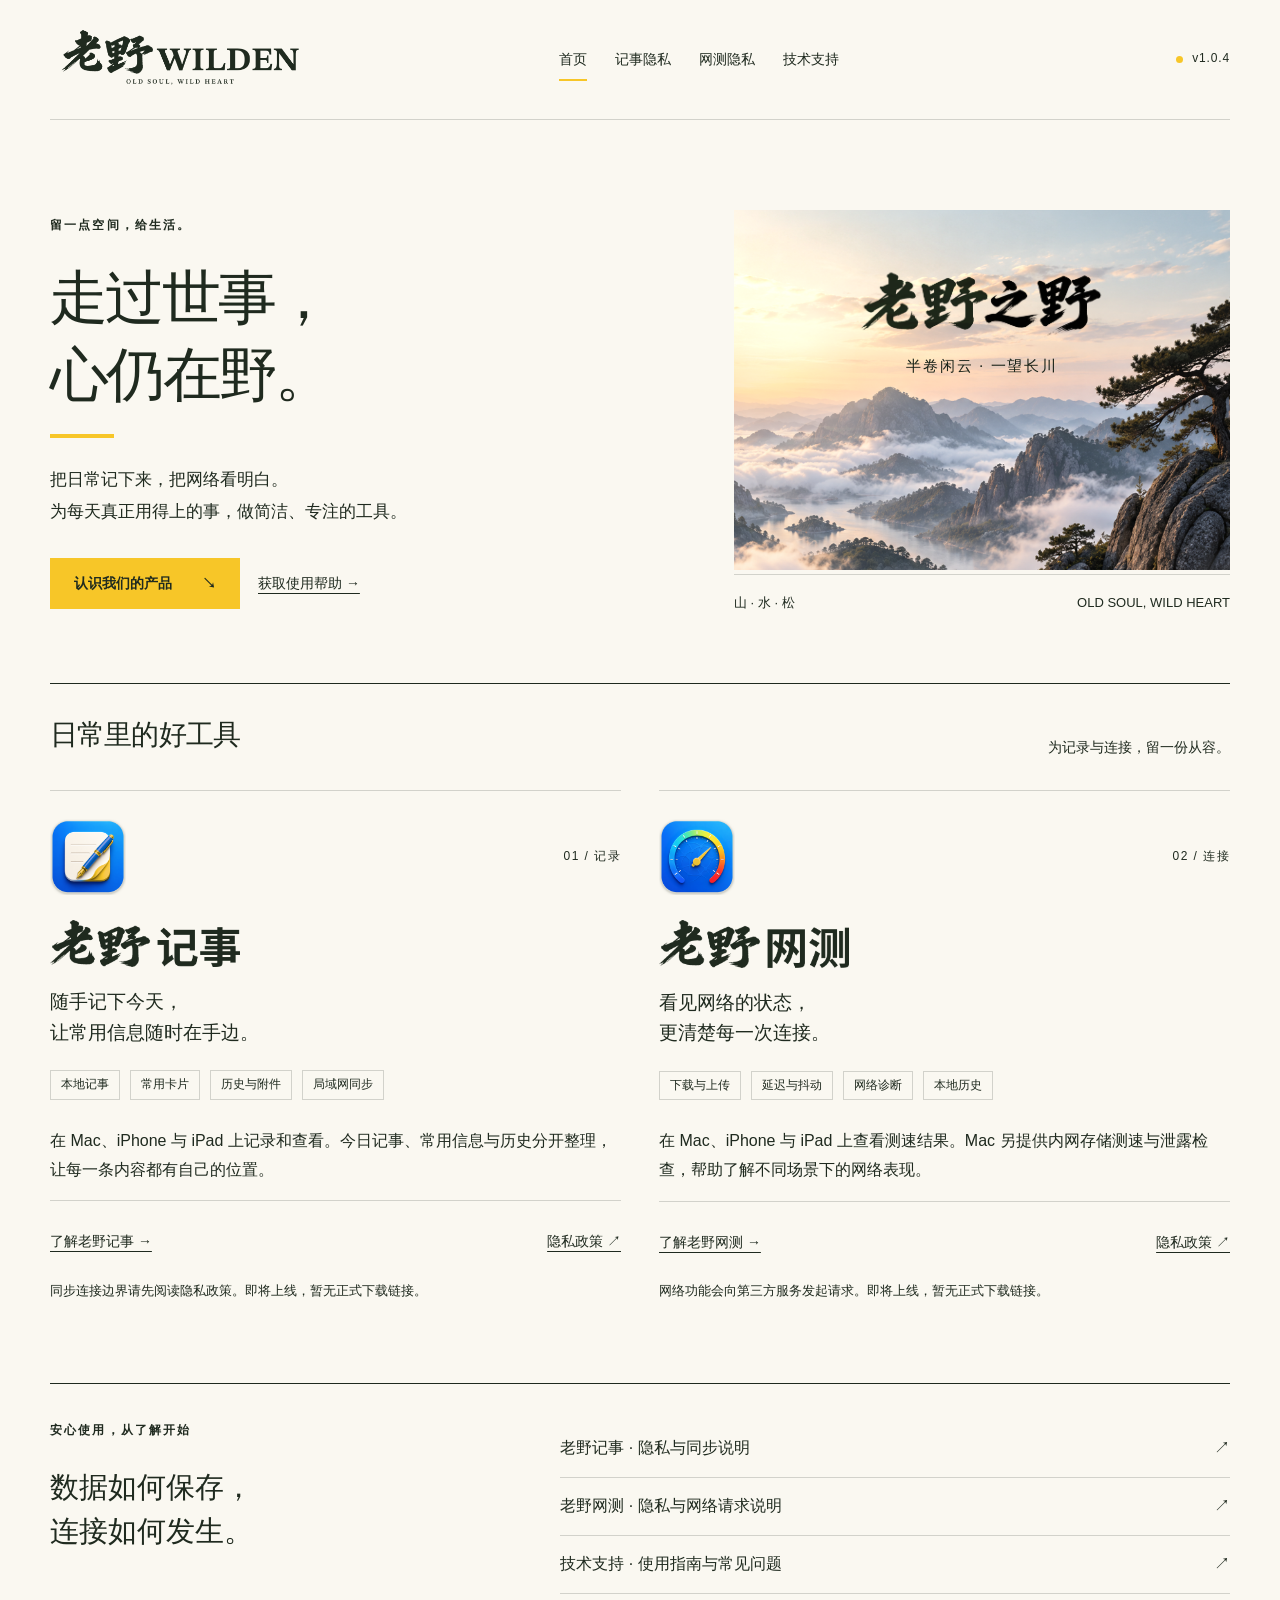
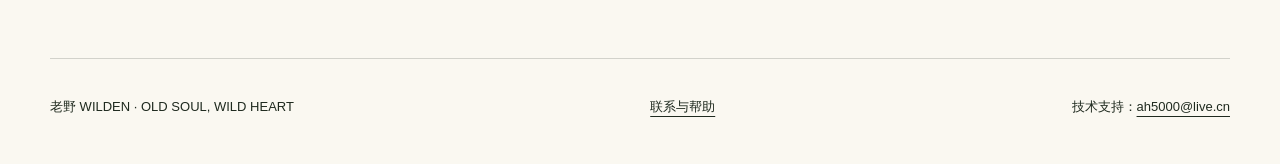
==== index.html @ 86bc40ef "发布老野 WILDEN 官网 v1.0.4" ====
<!doctype html>
<html lang="zh-CN">
<head>
<meta charset="utf-8"><meta name="viewport" content="width=device-width, initial-scale=1">
<meta name="robots" content="index, follow"><meta name="referrer" content="no-referrer">
<title>老野之野 · 老野 WILDEN</title><meta name="description" content="老野之野，老野 WILDEN 官方网站。老野记事与老野网测的产品介绍、隐私说明和使用帮助。">
<link rel="icon" type="image/png" href="assets/symbol.png"><link rel="stylesheet" href="assets/site.css"><link rel="stylesheet" href="assets/home.css"><link rel="stylesheet" href="assets/brand-header.css">
</head>
<body class="home-reference">
<a class="skip" href="#main">跳到正文</a>
<div class="shell">
<header class="site-header"><a class="brand" href="index.html" aria-label="老野 WILDEN 首页"><span class="brand-window"><img src="assets/brand-full.png" alt="老野 WILDEN 正式字标与英文口号" width="4096" height="2848"></span></a><nav class="nav" aria-label="主导航"><a href="index.html" aria-current="page">首页</a><a href="privacy-memo.html">记事隐私</a><a href="privacy-speed.html">网测隐私</a><a href="support.html">技术支持</a></nav><span class="edition">v1.0.4</span></header>
<main id="main">
<section class="hero" aria-labelledby="home-title"><div><p class="eyebrow">留一点空间，给生活。</p><h1 id="home-title"><span class="sr-only">老野 WILDEN — </span>走过世事，<br><span>心仍在野。</span></h1><p class="lead">把日常记下来，把网络看明白。<br>为每天真正用得上的事，做简洁、专注的工具。</p><div class="actions"><a class="button" href="#products">认识我们的产品 <span aria-hidden="true">↘</span></a><a class="text-link" href="support.html">获取使用帮助 →</a></div></div><figure class="hero-art" aria-labelledby="wild-title"><div class="wild-scene"><img class="wild-background" src="assets/wild-background-user.png" alt="日光下的山峦、云海、水面与松树" width="1434" height="1303" fetchpriority="high"><div class="wild-title-group"><h2 id="wild-title"><img src="assets/wild-title-user.png" alt="老野之野" width="2084" height="659"></h2><p class="wild-subtitle">半卷闲云 · 一望长川</p></div></div><figcaption><span>山 · 水 · 松</span><span>OLD SOUL, WILD HEART</span></figcaption></figure></section>
<section id="products" aria-labelledby="products-title"><div class="section-head"><h2 id="products-title">日常里的好工具</h2><p>为记录与连接，留一份从容。</p></div><div class="product-grid">
<article class="product" aria-labelledby="memo-title"><div class="product-top"><img class="icon" src="assets/memo-icon.png" alt="老野记事正式 App 图标" width="1024" height="1024"><span class="number">01 / 记录</span></div><h3 id="memo-title"><img class="wordmark" src="assets/memo-wordmark.png" alt="老野记事" width="4802" height="1200"></h3><p class="description">随手记下今天，<br>让常用信息随时在手边。</p><ul class="tags"><li>本地记事</li><li>常用卡片</li><li>历史与附件</li><li>局域网同步</li></ul><p>在 Mac、iPhone 与 iPad 上记录和查看。今日记事、常用信息与历史分开整理，让每一条内容都有自己的位置。</p><div class="actions"><a class="text-link" href="support.html#memo-guide">了解老野记事 →</a><a class="text-link" href="privacy-memo.html">隐私政策 ↗</a></div><p class="aside-note">同步连接边界请先阅读隐私政策。即将上线，暂无正式下载链接。</p></article>
<article class="product" aria-labelledby="speed-title"><div class="product-top"><img class="icon" src="assets/speed-icon.png" alt="老野网测正式 App 图标" width="1024" height="1024"><span class="number">02 / 连接</span></div><h3 id="speed-title"><img class="wordmark" src="assets/speed-wordmark.png" alt="老野网测" width="4757" height="1200"></h3><p class="description">看见网络的状态，<br>更清楚每一次连接。</p><ul class="tags"><li>下载与上传</li><li>延迟与抖动</li><li>网络诊断</li><li>本地历史</li></ul><p>在 Mac、iPhone 与 iPad 上查看测速结果。Mac 另提供内网存储测速与泄露检查，帮助了解不同场景下的网络表现。</p><div class="actions"><a class="text-link" href="support.html#speed-guide">了解老野网测 →</a><a class="text-link" href="privacy-speed.html">隐私政策 ↗</a></div><p class="aside-note">网络功能会向第三方服务发起请求。即将上线，暂无正式下载链接。</p></article>
</div></section>
<section class="care" aria-labelledby="care-title"><div><p class="eyebrow">安心使用，从了解开始</p><h2 id="care-title">数据如何保存，<br>连接如何发生。</h2></div><div class="care-links"><a href="privacy-memo.html"><span>老野记事 · 隐私与同步说明</span><span aria-hidden="true">↗</span></a><a href="privacy-speed.html"><span>老野网测 · 隐私与网络请求说明</span><span aria-hidden="true">↗</span></a><a href="support.html"><span>技术支持 · 使用指南与常见问题</span><span aria-hidden="true">↗</span></a></div></section>
</main>
<footer class="site-footer"><p>老野 WILDEN · OLD SOUL, WILD HEART</p><p><a href="support.html#contact">联系与帮助</a></p><p>技术支持：<a href="mailto:ah5000@live.cn">ah5000@live.cn</a></p></footer>
</div></body></html>
---- assets/site.css ----
/* 老野 WILDEN：只使用正式品牌色；无需远程字体和脚本。 */
:root{--white:#FAF8F1;--ink:#1F2A1F;--gold:#F7C628;--green:#667865;--stone:#D8D1C4;--blue:#0A84FF;--red:#E63C49;--line:rgba(31,42,31,.18);--body:"Avenir Next","PingFang SC","Hiragino Sans GB","Microsoft YaHei",sans-serif}
*{box-sizing:border-box}html{scroll-behavior:smooth;scroll-padding-top:32px}body{margin:0;background:var(--white);color:var(--ink);font-family:var(--body);font-size:16px;line-height:1.8;-webkit-font-smoothing:antialiased}a{color:inherit;text-underline-offset:5px}img{display:block;max-width:100%;height:auto}a:focus-visible,summary:focus-visible{outline:3px solid var(--ink);outline-offset:5px}::selection{background:var(--gold);color:var(--ink)}.shell{width:min(1180px,calc(100% - 96px));margin:auto}.skip{position:absolute;left:20px;top:-100px;z-index:5;padding:10px 20px;background:var(--gold)}.skip:focus{top:12px}.site-header{display:flex;justify-content:space-between;align-items:center;gap:32px;padding:30px 0;border-bottom:1px solid var(--line)}.brand{display:inline-flex;flex-shrink:0}.brand img{width:142px;height:auto}.nav{display:flex;align-items:center;gap:28px;flex-wrap:wrap}.nav a{text-decoration:none;font-size:14px;min-height:44px;display:inline-flex;align-items:center;position:relative}.nav a:hover,.nav a[aria-current=page]{box-shadow:inset 0 -2px var(--gold)}.edition{display:flex;align-items:center;gap:9px;font-size:12px;letter-spacing:.07em}.edition:before{content:"";width:7px;height:7px;background:var(--gold);border-radius:50%}.eyebrow{font-size:12px;letter-spacing:.18em;text-transform:uppercase;margin:0 0 24px;font-weight:600}.hero{display:grid;grid-template-columns:1.25fr 1fr;align-items:center;gap:64px;padding:72px 0 76px}.hero h1{font-size:clamp(38px,4.6vw,64px);line-height:1.3;letter-spacing:-.045em;margin:0 0 26px;font-weight:500}.hero h1 span{position:relative;display:inline-block}.hero h1 span:after{content:"";display:block;width:64px;height:4px;background:var(--gold);margin-top:20px}.lead{font-size:17px;line-height:1.9;max-width:420px;margin:0 0 30px}.hero-art{padding:20px 0 20px 25px;border-left:1px solid var(--line)}.hero-art img{width:100%;max-width:430px;margin:auto}.hero-art figcaption{display:flex;justify-content:space-between;gap:15px;margin-top:30px;padding-top:20px;border-top:1px solid var(--line);font-size:13px;color:var(--ink)}figure{margin:0}.actions{display:flex;gap:18px;align-items:center;flex-wrap:wrap}.button{display:inline-flex;align-items:center;justify-content:space-between;gap:30px;padding:12px 23px;background:var(--gold);text-decoration:none;font-size:14px;font-weight:600;min-height:48px;border:1px solid transparent}.button:hover{border-color:var(--ink)}.text-link{font-size:14px;padding:10px 0;display:inline-block}.section-head{display:flex;justify-content:space-between;align-items:flex-end;gap:24px;border-top:1px solid var(--ink);padding:26px 0 30px}.section-head h2{margin:0;font-size:28px;font-weight:500;letter-spacing:-.03em}.section-head p{margin:0;font-size:14px;color:var(--ink)}.product-grid{display:grid;grid-template-columns:1fr 1fr;gap:38px;padding-bottom:68px}.product{border-top:1px solid var(--line);padding:28px 0 0;min-width:0}.product-top{display:flex;align-items:center;justify-content:space-between;gap:20px;margin-bottom:25px}.product-top .icon{width:76px;height:76px}.number{font-size:12px;letter-spacing:.12em}.product h3{margin:0 0 20px}.product .wordmark{width:190px}.product .description{font-size:19px;line-height:1.6;max-width:390px;margin-bottom:22px}.tags{display:flex;gap:10px;flex-wrap:wrap;list-style:none;margin:0 0 27px;padding:0}.tags li{border:1px solid var(--line);padding:3px 10px;font-size:12px}.product .actions{border-top:1px solid var(--line);padding-top:18px;justify-content:space-between}.aside-note{font-size:13px;color:var(--ink);margin-top:14px}.care{display:grid;grid-template-columns:1fr 1.5fr;gap:64px;border-top:1px solid var(--ink);padding:36px 0 64px}.care h2{font-size:29px;font-weight:500;line-height:1.5;margin:0}.care-links{display:grid;gap:0}.care-links a{display:flex;justify-content:space-between;align-items:center;gap:15px;text-decoration:none;border-bottom:1px solid var(--line);padding:14px 0;min-height:55px}.care-links a:hover{color:var(--ink)}.site-footer{flex-wrap:wrap;border-top:1px solid var(--line);padding:26px 0 35px;display:flex;justify-content:space-between;gap:24px;align-items:center;font-size:13px;color:var(--ink)}.site-footer p{margin:0}.site-footer a{min-height:44px;display:inline-flex;align-items:center}.draft-label{display:inline-block;border:1px solid var(--line);padding:3px 9px;color:var(--ink);font-size:12px;margin-right:10px}.page-head{padding:58px 0 40px;border-bottom:1px solid var(--ink)}.page-head .eyebrow{margin-bottom:16px}.page-head h1{font-size:clamp(30px,4vw,48px);font-weight:500;letter-spacing:-.04em;line-height:1.4;margin:0 0 15px}.page-head p{max-width:670px;margin:0}.meta{display:flex;gap:20px;flex-wrap:wrap;color:var(--ink);font-size:13px;margin-top:23px}.review-note{background:rgba(247,198,40,.13);border-left:3px solid var(--gold);padding:17px 22px;margin:30px 0;font-size:14px}.review-note strong{display:block;margin-bottom:4px}.reading-layout{display:grid;grid-template-columns:210px minmax(0,1fr);gap:65px;padding:10px 0 70px}.toc{padding-top:28px;font-size:13px;align-self:start;position:sticky;top:24px}.toc p{font-size:12px;letter-spacing:.1em;color:var(--ink);margin:0 0 14px}.toc a{display:block;text-decoration:none;padding:9px 0;border-bottom:1px solid var(--line);min-height:44px}.toc a:hover{text-decoration:underline}.policy{max-width:770px;min-width:0}.policy section{padding:26px 0;border-bottom:1px solid var(--line);scroll-margin-top:28px}.policy h2{font-size:23px;line-height:1.5;font-weight:500;margin:0 0 16px}.policy h3{font-size:17px;margin:23px 0 10px}.policy p{margin:10px 0}.policy ul,.policy ol{padding-left:22px}.policy li{margin:9px 0}.policy a{overflow-wrap:anywhere}.callout{padding:17px 21px;border:1px solid var(--line);margin:20px 0;font-size:14px}.callout strong{display:block;margin-bottom:6px}.pending{font-size:14px;border-left:3px solid var(--gold);padding:18px 21px;background:rgba(247,198,40,.13)}.pending p{margin:5px 0}.pending .status{font-size:12px;font-weight:600;letter-spacing:.07em}.table-wrap{overflow:auto;margin:20px 0}table{border-collapse:collapse;width:100%;font-size:14px}th,td{border-bottom:1px solid var(--line);padding:13px 14px;text-align:left;vertical-align:top}th{font-weight:600;background:rgba(216,209,196,.2)}td:first-child{min-width:105px}code{font-family:ui-monospace,monospace;font-size:.85em;overflow-wrap:anywhere}.guide-intro{display:flex;align-items:center;gap:20px;margin-bottom:25px}.guide-intro img{width:64px;height:64px}.guide-intro p{margin:0}.guide-intro .guide-name{font-size:20px;font-weight:500}details{border-top:1px solid var(--line);padding:17px 0}details:last-of-type{border-bottom:1px solid var(--line)}summary{cursor:pointer;font-size:16px;font-weight:500;min-height:44px;display:list-item;list-style-position:inside;padding:8px 0}details p{font-size:15px;padding-right:14px}.sr-only{position:absolute;width:1px;height:1px;padding:0;margin:-1px;overflow:hidden;clip:rect(0,0,0,0);white-space:nowrap;border:0}
@media(max-width:900px){.shell{width:calc(100% - 56px)}.nav{gap:18px}.hero{gap:30px}.hero-art{padding-left:20px}.reading-layout{grid-template-columns:170px minmax(0,1fr);gap:30px}.care{gap:35px}}
@media(max-width:640px){.shell{width:calc(100% - 36px)}.site-header{padding:22px 0 16px;display:block}.brand img{width:120px}.nav{gap:8px 18px;margin-top:13px;justify-content:flex-start}.nav a{font-size:13px}.edition{display:none}.hero{grid-template-columns:1fr;padding:42px 0 46px;gap:35px}.hero h1{font-size:40px}.hero .lead{font-size:16px}.hero-art{border-left:0;border-top:1px solid var(--line);padding:28px 25px 0}.hero-art img{max-width:280px}.hero-art figcaption{margin-top:22px;padding-top:14px}.section-head{align-items:flex-start;display:block;padding:22px 0}.section-head p{margin-top:8px}.product-grid{grid-template-columns:1fr;gap:34px;padding-bottom:45px}.product{padding-top:24px}.product .description{font-size:18px}.care{grid-template-columns:1fr;gap:20px;padding:28px 0 42px}.care h2{font-size:26px}.site-footer{display:block}.site-footer p+p{margin-top:12px}.page-head{padding:36px 0 28px}.reading-layout{grid-template-columns:1fr;gap:8px;padding-bottom:40px}.toc{position:static;padding:5px 0 12px;display:flex;gap:5px 16px;flex-wrap:wrap}.toc p{width:100%;margin-bottom:0}.toc a{font-size:13px;padding:5px 0}.policy section{padding:25px 0}.policy h2{font-size:21px}.review-note{margin:22px 0;padding:15px 17px}.meta{gap:7px 15px}.table-wrap{border-right:1px solid var(--line)}th,td{padding:10px 12px}.button{gap:23px}.tags{margin-bottom:22px}}
@media(prefers-reduced-motion:reduce){html{scroll-behavior:auto}}
@media print{.nav,.toc,.skip,.actions{display:none}.shell{width:100%}.reading-layout{display:block}.site-header{padding:12px 0}.policy{max-width:none}.review-note,.pending{background:none}.page-head{padding:20px 0}a{color:inherit}.site-footer{padding:10px 0}details{break-inside:avoid}}

/* v1.0.1：联系邮箱长文本在小屏自然换行；仅使用正式品牌色。 */
a[href^="mailto:"]{overflow-wrap:anywhere}
---- assets/home.css ----
.home-reference .site-header { padding: 12px 0; gap: 28px; }
.home-reference .brand img { width: 170px; height: auto; }
.home-reference .hero { grid-template-columns: 1.25fr 1fr; gap: 64px; padding: 64px 0 68px; }
.home-reference .hero-art { border: 0; padding: 0; min-width: 0; }
.home-reference .wild-scene { position: relative; isolation: isolate; aspect-ratio: 11 / 8; overflow: hidden; }
.home-reference .wild-background { width: 100%; height: 100%; max-width: none; margin: 0; object-fit: cover; object-position: center; }
.home-reference #wild-title { position: absolute; top: 15%; left: 25%; width: 50%; margin: 0; line-height: 0; mix-blend-mode: multiply; }
.home-reference #wild-title img { width: 100%; height: auto; max-width: none; margin: 0; }
.home-reference .hero-art figcaption { margin-top: 4px; padding-top: 16px; font-size: 13px; }
@media (max-width: 1050px) {
  .home-reference .site-header { gap: 18px; }
  .home-reference .edition { font-size: 11px; }
  .home-reference .nav { gap: 18px; }
  .home-reference .hero { gap: 36px; }
}
@media (max-width: 760px) {
  .home-reference .site-header { display: flex; flex-wrap: wrap; gap: 12px; padding: 14px 0 12px; }
  .home-reference .brand img { width: 184px; }
  .home-reference .edition { display: none; }
  .home-reference .nav { width: 100%; margin: 0; justify-content: flex-start; gap: 8px 18px; }
  .home-reference .nav a { font-size: 13px; }
  .home-reference .hero { grid-template-columns: 1fr; gap: 34px; padding: 26px 0 46px; }
  .home-reference .hero-art { order: -1; border: 0; padding: 0; }
  .home-reference #wild-title { width: 57%; left: 21.5%; top: 13%; }
  .home-reference .hero-art figcaption { margin-top: 4px; padding-top: 12px; font-size: 11px; gap: 12px; }
}
@media (max-width: 360px) {
  .home-reference .brand img { width: 170px; }
  .home-reference .nav { column-gap: 14px; }
  .home-reference .hero h1 { font-size: 36px; }
}
---- assets/brand-header.css ----
.home-reference .site-header { padding: 26px 0; }
.home-reference .brand .brand-window { display: block; position: relative; width: 260px; aspect-ratio: 4096 / 1048; overflow: hidden; }
.home-reference .brand .brand-window img { position: absolute; top: 0; left: 0; width: 100%; max-width: none; height: auto; transform: translateY(-63.20224719101124%); }
.home-reference .hero { padding-top: 90px; }
@media (max-width: 1050px) {
  .home-reference .brand .brand-window { width: 230px; }
  .home-reference .site-header { gap: 18px; padding: 22px 0; }
}
@media (max-width: 760px) {
  .home-reference .brand .brand-window { width: 232px; }
  .home-reference .site-header { gap: 12px; padding: 20px 0 12px; }
  .home-reference .hero { padding-top: 26px; }
}
@media (max-width: 360px) {
  .home-reference .brand .brand-window { width: 220px; }
}


.home-reference .wild-title-group { position: absolute; top: 15%; left: 15%; width: 70%; text-align: center; }
.home-reference .wild-title-group #wild-title { position: static; width: 71.4285714286%; margin: 0 auto; }
.home-reference .wild-subtitle { margin: 12px 0 0; font-family: "Songti SC", "STSong", serif; font-size: clamp(14px, 1.2vw, 18px); font-weight: 500; line-height: 1.6; letter-spacing: .12em; color: #182218; }
@media (max-width: 760px) {
  .home-reference .site-header .brand { margin-inline: auto; }
  .home-reference .wild-title-group { top: 13%; left: 10%; width: 80%; }
  .home-reference .wild-title-group #wild-title { width: 71.25%; }
  .home-reference .wild-subtitle { margin-top: 9px; font-size: 14px; letter-spacing: .1em; }
}

.home-reference .edition { min-width: 142.703125px; justify-content: flex-end; }
@media (max-width: 1050px) { .home-reference .edition { min-width: 132.140625px; } }
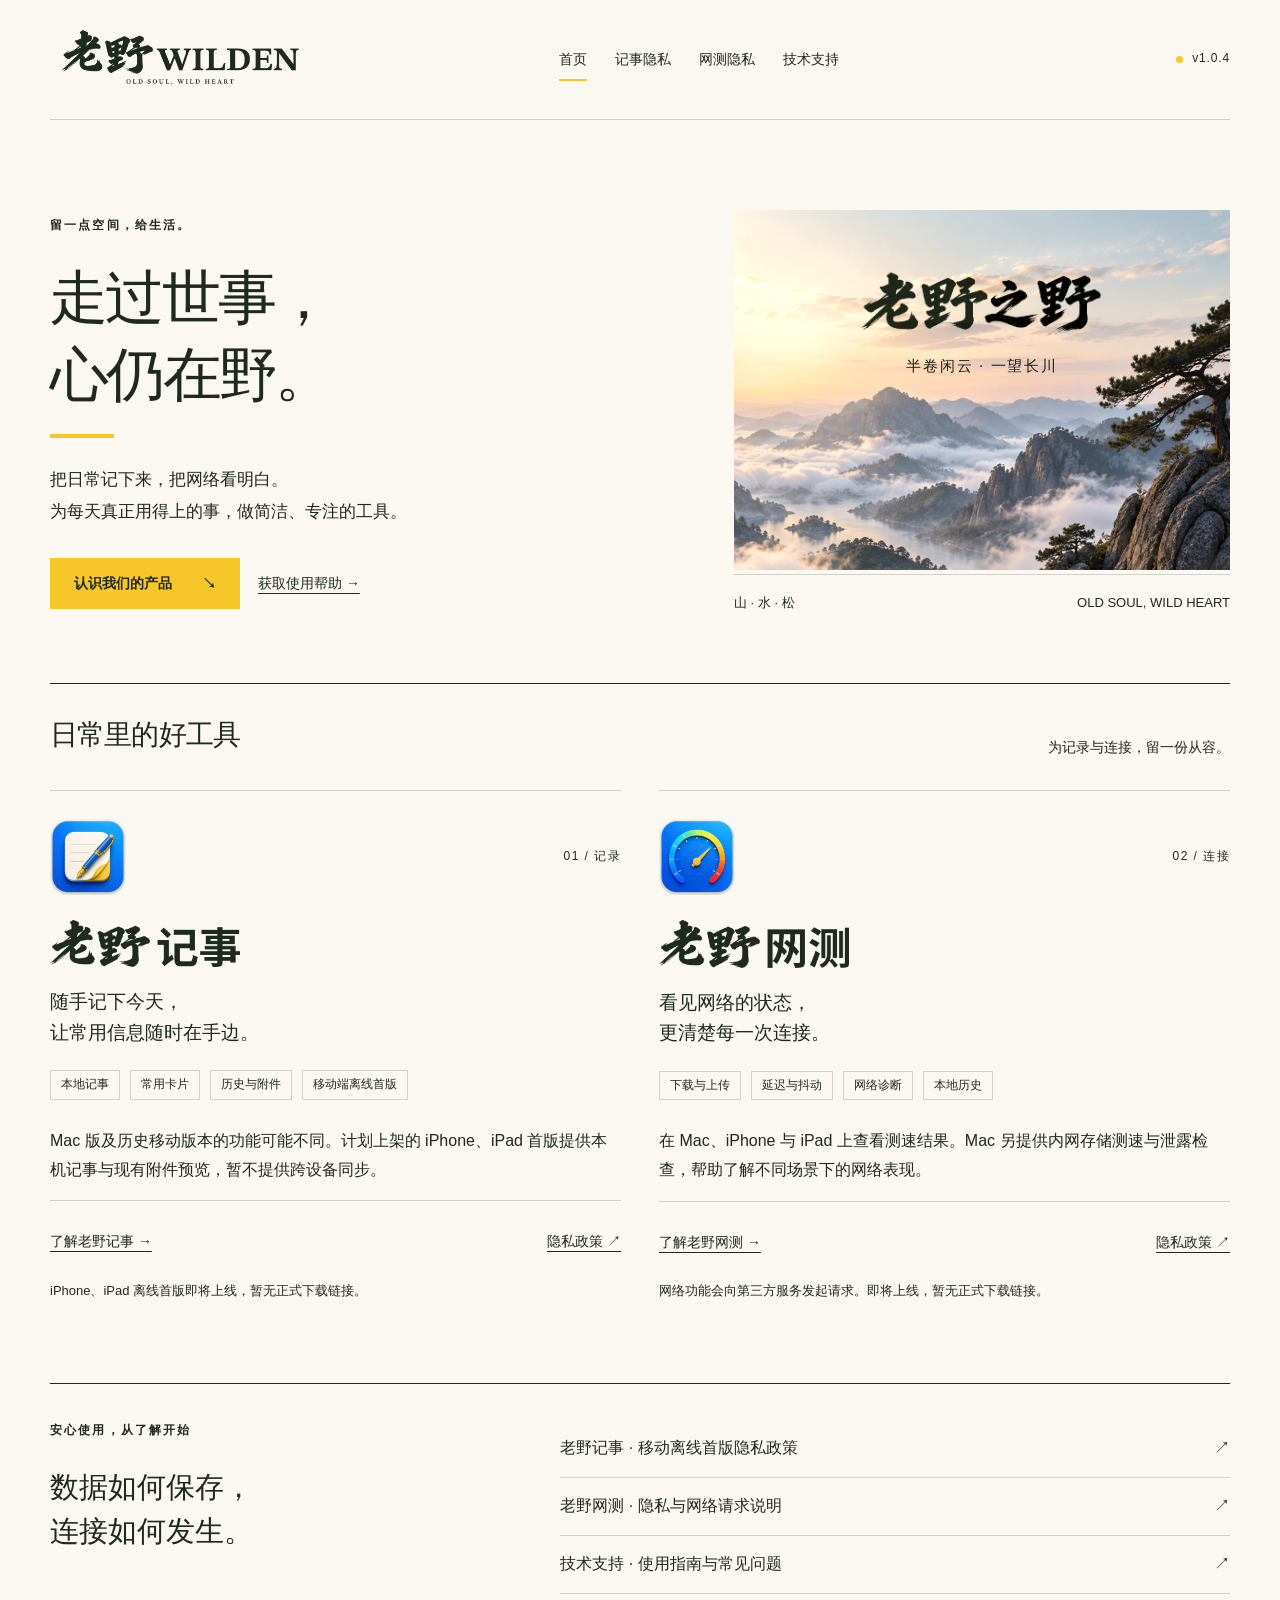
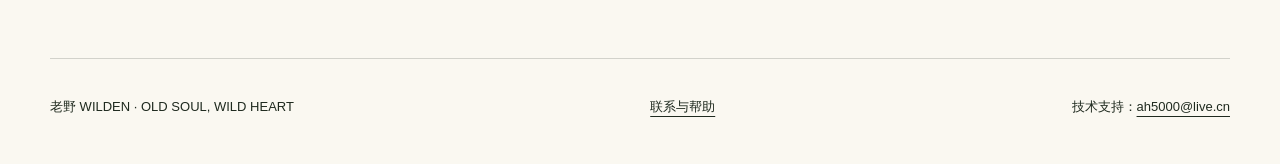
==== commit f1e02923: "发布老野记事离线首版双语隐私政策" ====
--- a/index.html
+++ b/index.html
@@ -9,14 +9,14 @@
 <body class="home-reference">
 <a class="skip" href="#main">跳到正文</a>
 <div class="shell">
-<header class="site-header"><a class="brand" href="index.html" aria-label="老野 WILDEN 首页"><span class="brand-window"><img src="assets/brand-full.png" alt="老野 WILDEN 正式字标与英文口号" width="4096" height="2848"></span></a><nav class="nav" aria-label="主导航"><a href="index.html" aria-current="page">首页</a><a href="privacy-memo.html">记事隐私</a><a href="privacy-speed.html">网测隐私</a><a href="support.html">技术支持</a></nav><span class="edition">v1.0.4</span></header>
+<header class="site-header"><a class="brand" href="index.html" aria-label="老野 WILDEN 首页"><span class="brand-window"><img src="assets/brand-full.png" alt="老野 WILDEN 正式字标与英文口号" width="4096" height="2848"></span></a><nav class="nav" aria-label="主导航"><a href="index.html" aria-current="page">首页</a><a href="memo/privacy/">记事隐私</a><a href="privacy-speed.html">网测隐私</a><a href="support.html">技术支持</a></nav><span class="edition">v1.0.4</span></header>
 <main id="main">
 <section class="hero" aria-labelledby="home-title"><div><p class="eyebrow">留一点空间，给生活。</p><h1 id="home-title"><span class="sr-only">老野 WILDEN — </span>走过世事，<br><span>心仍在野。</span></h1><p class="lead">把日常记下来，把网络看明白。<br>为每天真正用得上的事，做简洁、专注的工具。</p><div class="actions"><a class="button" href="#products">认识我们的产品 <span aria-hidden="true">↘</span></a><a class="text-link" href="support.html">获取使用帮助 →</a></div></div><figure class="hero-art" aria-labelledby="wild-title"><div class="wild-scene"><img class="wild-background" src="assets/wild-background-user.png" alt="日光下的山峦、云海、水面与松树" width="1434" height="1303" fetchpriority="high"><div class="wild-title-group"><h2 id="wild-title"><img src="assets/wild-title-user.png" alt="老野之野" width="2084" height="659"></h2><p class="wild-subtitle">半卷闲云 · 一望长川</p></div></div><figcaption><span>山 · 水 · 松</span><span>OLD SOUL, WILD HEART</span></figcaption></figure></section>
 <section id="products" aria-labelledby="products-title"><div class="section-head"><h2 id="products-title">日常里的好工具</h2><p>为记录与连接，留一份从容。</p></div><div class="product-grid">
-<article class="product" aria-labelledby="memo-title"><div class="product-top"><img class="icon" src="assets/memo-icon.png" alt="老野记事正式 App 图标" width="1024" height="1024"><span class="number">01 / 记录</span></div><h3 id="memo-title"><img class="wordmark" src="assets/memo-wordmark.png" alt="老野记事" width="4802" height="1200"></h3><p class="description">随手记下今天，<br>让常用信息随时在手边。</p><ul class="tags"><li>本地记事</li><li>常用卡片</li><li>历史与附件</li><li>局域网同步</li></ul><p>在 Mac、iPhone 与 iPad 上记录和查看。今日记事、常用信息与历史分开整理，让每一条内容都有自己的位置。</p><div class="actions"><a class="text-link" href="support.html#memo-guide">了解老野记事 →</a><a class="text-link" href="privacy-memo.html">隐私政策 ↗</a></div><p class="aside-note">同步连接边界请先阅读隐私政策。即将上线，暂无正式下载链接。</p></article>
+<article class="product" aria-labelledby="memo-title"><div class="product-top"><img class="icon" src="assets/memo-icon.png" alt="老野记事正式 App 图标" width="1024" height="1024"><span class="number">01 / 记录</span></div><h3 id="memo-title"><img class="wordmark" src="assets/memo-wordmark.png" alt="老野记事" width="4802" height="1200"></h3><p class="description">随手记下今天，<br>让常用信息随时在手边。</p><ul class="tags"><li>本地记事</li><li>常用卡片</li><li>历史与附件</li><li>移动端离线首版</li></ul><p>Mac 版及历史移动版本的功能可能不同。计划上架的 iPhone、iPad 首版提供本机记事与现有附件预览，暂不提供跨设备同步。</p><div class="actions"><a class="text-link" href="support.html#memo-guide">了解老野记事 →</a><a class="text-link" href="memo/privacy/">隐私政策 ↗</a></div><p class="aside-note">iPhone、iPad 离线首版即将上线，暂无正式下载链接。</p></article>
 <article class="product" aria-labelledby="speed-title"><div class="product-top"><img class="icon" src="assets/speed-icon.png" alt="老野网测正式 App 图标" width="1024" height="1024"><span class="number">02 / 连接</span></div><h3 id="speed-title"><img class="wordmark" src="assets/speed-wordmark.png" alt="老野网测" width="4757" height="1200"></h3><p class="description">看见网络的状态，<br>更清楚每一次连接。</p><ul class="tags"><li>下载与上传</li><li>延迟与抖动</li><li>网络诊断</li><li>本地历史</li></ul><p>在 Mac、iPhone 与 iPad 上查看测速结果。Mac 另提供内网存储测速与泄露检查，帮助了解不同场景下的网络表现。</p><div class="actions"><a class="text-link" href="support.html#speed-guide">了解老野网测 →</a><a class="text-link" href="privacy-speed.html">隐私政策 ↗</a></div><p class="aside-note">网络功能会向第三方服务发起请求。即将上线，暂无正式下载链接。</p></article>
 </div></section>
-<section class="care" aria-labelledby="care-title"><div><p class="eyebrow">安心使用，从了解开始</p><h2 id="care-title">数据如何保存，<br>连接如何发生。</h2></div><div class="care-links"><a href="privacy-memo.html"><span>老野记事 · 隐私与同步说明</span><span aria-hidden="true">↗</span></a><a href="privacy-speed.html"><span>老野网测 · 隐私与网络请求说明</span><span aria-hidden="true">↗</span></a><a href="support.html"><span>技术支持 · 使用指南与常见问题</span><span aria-hidden="true">↗</span></a></div></section>
+<section class="care" aria-labelledby="care-title"><div><p class="eyebrow">安心使用，从了解开始</p><h2 id="care-title">数据如何保存，<br>连接如何发生。</h2></div><div class="care-links"><a href="memo/privacy/"><span>老野记事 · 移动离线首版隐私政策</span><span aria-hidden="true">↗</span></a><a href="privacy-speed.html"><span>老野网测 · 隐私与网络请求说明</span><span aria-hidden="true">↗</span></a><a href="support.html"><span>技术支持 · 使用指南与常见问题</span><span aria-hidden="true">↗</span></a></div></section>
 </main>
 <footer class="site-footer"><p>老野 WILDEN · OLD SOUL, WILD HEART</p><p><a href="support.html#contact">联系与帮助</a></p><p>技术支持：<a href="mailto:ah5000@live.cn">ah5000@live.cn</a></p></footer>
 </div></body></html>
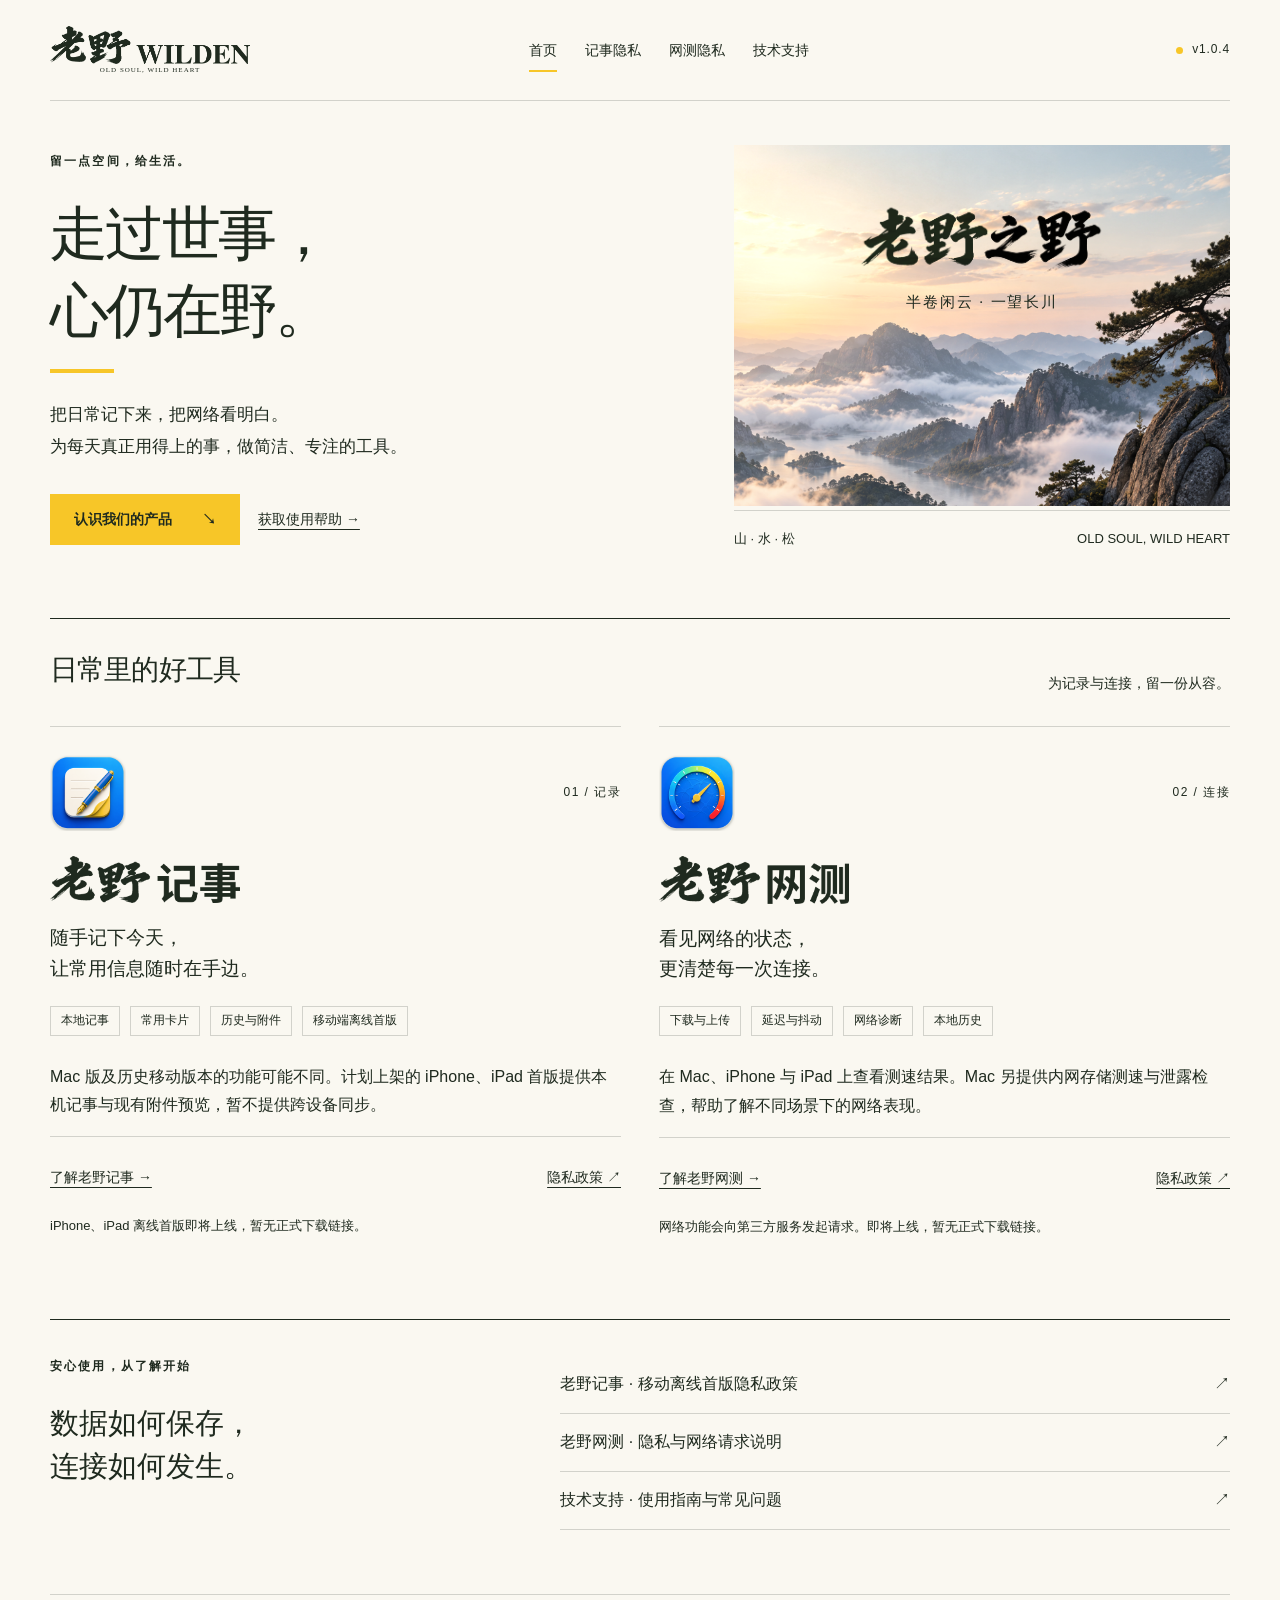
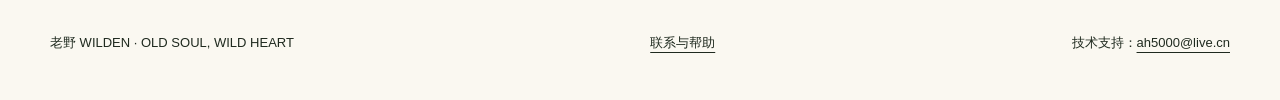
==== commit f780ba91: "Brand: align WILDEN website with approved visual identity" ====
--- a/index.html
+++ b/index.html
@@ -9,7 +9,7 @@
 <body class="home-reference">
 <a class="skip" href="#main">跳到正文</a>
 <div class="shell">
-<header class="site-header"><a class="brand" href="index.html" aria-label="老野 WILDEN 首页"><span class="brand-window"><img src="assets/brand-full.png" alt="老野 WILDEN 正式字标与英文口号" width="4096" height="2848"></span></a><nav class="nav" aria-label="主导航"><a href="index.html" aria-current="page">首页</a><a href="memo/privacy/">记事隐私</a><a href="privacy-speed.html">网测隐私</a><a href="support.html">技术支持</a></nav><span class="edition">v1.0.4</span></header>
+<header class="site-header"><a class="brand" href="index.html" aria-label="老野 WILDEN 首页"><img src="assets/brand-wordmark.png" alt="老野 WILDEN" width="6281" height="1200"><span class="brand-tagline">OLD SOUL, WILD HEART</span></a><nav class="nav" aria-label="主导航"><a href="index.html" aria-current="page">首页</a><a href="memo/privacy/">记事隐私</a><a href="privacy-speed.html">网测隐私</a><a href="support.html">技术支持</a></nav><span class="edition">v1.0.4</span></header>
 <main id="main">
 <section class="hero" aria-labelledby="home-title"><div><p class="eyebrow">留一点空间，给生活。</p><h1 id="home-title"><span class="sr-only">老野 WILDEN — </span>走过世事，<br><span>心仍在野。</span></h1><p class="lead">把日常记下来，把网络看明白。<br>为每天真正用得上的事，做简洁、专注的工具。</p><div class="actions"><a class="button" href="#products">认识我们的产品 <span aria-hidden="true">↘</span></a><a class="text-link" href="support.html">获取使用帮助 →</a></div></div><figure class="hero-art" aria-labelledby="wild-title"><div class="wild-scene"><img class="wild-background" src="assets/wild-background-user.png" alt="日光下的山峦、云海、水面与松树" width="1434" height="1303" fetchpriority="high"><div class="wild-title-group"><h2 id="wild-title"><img src="assets/wild-title-user.png" alt="老野之野" width="2084" height="659"></h2><p class="wild-subtitle">半卷闲云 · 一望长川</p></div></div><figcaption><span>山 · 水 · 松</span><span>OLD SOUL, WILD HEART</span></figcaption></figure></section>
 <section id="products" aria-labelledby="products-title"><div class="section-head"><h2 id="products-title">日常里的好工具</h2><p>为记录与连接，留一份从容。</p></div><div class="product-grid">
--- a/assets/brand-header.css
+++ b/assets/brand-header.css
@@ -1,30 +1,28 @@
 .home-reference .site-header { padding: 26px 0; }
-.home-reference .brand .brand-window { display: block; position: relative; width: 260px; aspect-ratio: 4096 / 1048; overflow: hidden; }
-.home-reference .brand .brand-window img { position: absolute; top: 0; left: 0; width: 100%; max-width: none; height: auto; transform: translateY(-63.20224719101124%); }
-.home-reference .hero { padding-top: 90px; }
+.home-reference .brand { display: flex; flex-direction: column; align-items: center; justify-content: center; text-decoration: none; }
+.home-reference .brand img { width: 200px; height: auto; }
+.home-reference .brand-tagline { font-family: Georgia, serif; font-size: 7px; line-height: 1; letter-spacing: .14em; margin-top: 3px; white-space: nowrap; }
+.home-reference .hero { padding-top: 44px; }
 @media (max-width: 1050px) {
-  .home-reference .brand .brand-window { width: 230px; }
   .home-reference .site-header { gap: 18px; padding: 22px 0; }
 }
 @media (max-width: 760px) {
-  .home-reference .brand .brand-window { width: 232px; }
   .home-reference .site-header { gap: 12px; padding: 20px 0 12px; }
   .home-reference .hero { padding-top: 26px; }
 }
-@media (max-width: 360px) {
-  .home-reference .brand .brand-window { width: 220px; }
-}
-
-
 .home-reference .wild-title-group { position: absolute; top: 15%; left: 15%; width: 70%; text-align: center; }
 .home-reference .wild-title-group #wild-title { position: static; width: 71.4285714286%; margin: 0 auto; }
-.home-reference .wild-subtitle { margin: 12px 0 0; font-family: "Songti SC", "STSong", serif; font-size: clamp(14px, 1.2vw, 18px); font-weight: 500; line-height: 1.6; letter-spacing: .12em; color: #182218; }
+.home-reference .wild-subtitle { margin: 12px 0 0; font-family: "Songti SC", "STSong", serif; font-size: clamp(14px, 1.2vw, 18px); font-weight: 500; line-height: 1.6; letter-spacing: .12em; color: var(--ink); }
 @media (max-width: 760px) {
   .home-reference .site-header .brand { margin-inline: auto; }
+  .home-reference .brand img { width: 184px; }
   .home-reference .wild-title-group { top: 13%; left: 10%; width: 80%; }
   .home-reference .wild-title-group #wild-title { width: 71.25%; }
   .home-reference .wild-subtitle { margin-top: 9px; font-size: 14px; letter-spacing: .1em; }
 }
+@media (max-width: 360px) {
+  .home-reference .brand img { width: 170px; }
+}
 
 .home-reference .edition { min-width: 142.703125px; justify-content: flex-end; }
 @media (max-width: 1050px) { .home-reference .edition { min-width: 132.140625px; } }
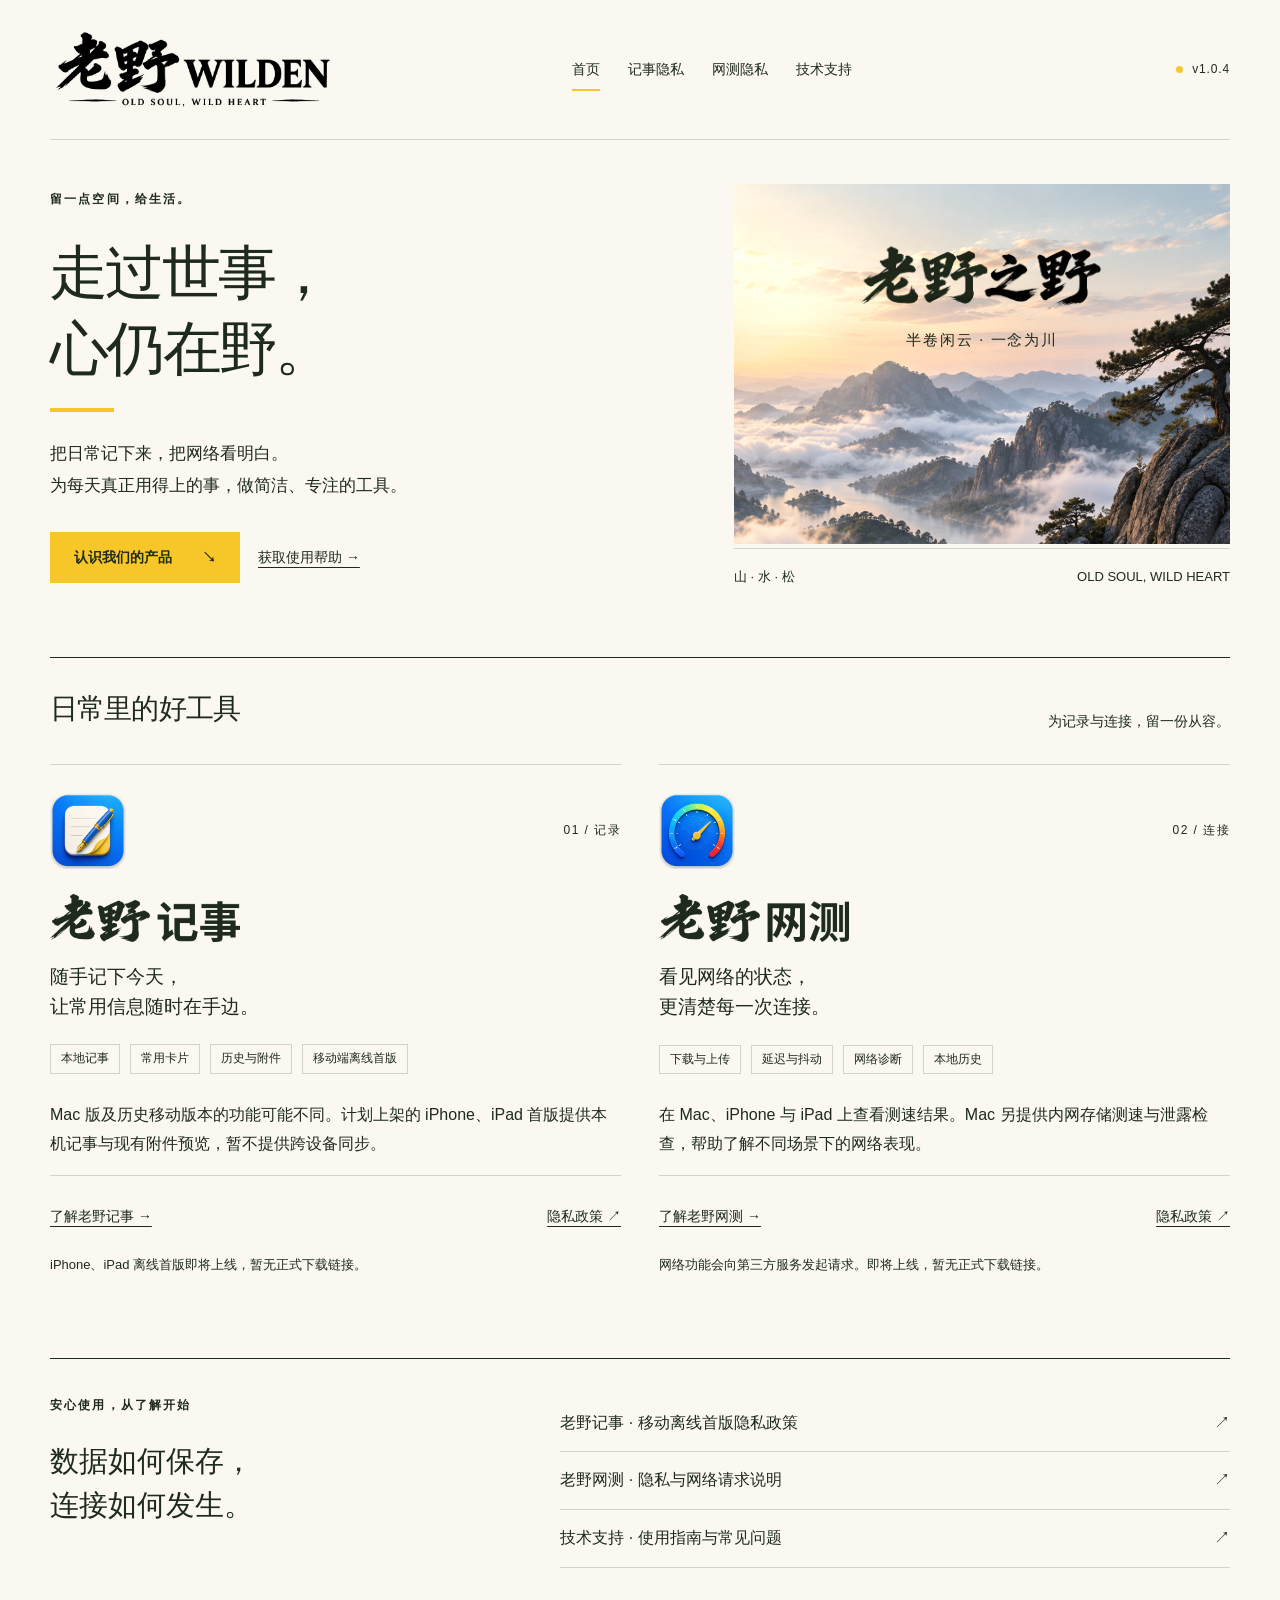
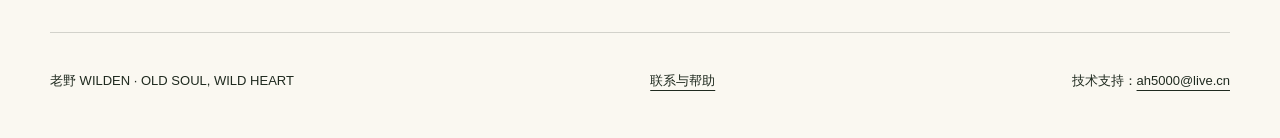
==== commit 79678917: "Brand: publish v2.0.8.1 header and hero update" ====
--- a/index.html
+++ b/index.html
@@ -9,9 +9,9 @@
 <body class="home-reference">
 <a class="skip" href="#main">跳到正文</a>
 <div class="shell">
-<header class="site-header"><a class="brand" href="index.html" aria-label="老野 WILDEN 首页"><img src="assets/brand-wordmark.png" alt="老野 WILDEN" width="6281" height="1200"><span class="brand-tagline">OLD SOUL, WILD HEART</span></a><nav class="nav" aria-label="主导航"><a href="index.html" aria-current="page">首页</a><a href="memo/privacy/">记事隐私</a><a href="privacy-speed.html">网测隐私</a><a href="support.html">技术支持</a></nav><span class="edition">v1.0.4</span></header>
+<header class="site-header"><a class="brand" href="index.html" aria-label="老野 WILDEN 首页"><picture><source media="(min-width: 761px)" srcset="assets/wilden-horizontal-v208.png"><img src="assets/brand-wordmark-6c5731c1.png" alt="老野 WILDEN 品牌标识" width="2968" height="1512"></picture><span class="brand-tagline">OLD SOUL, WILD HEART</span></a><nav class="nav" aria-label="主导航"><a href="index.html" aria-current="page">首页</a><a href="memo/privacy/">记事隐私</a><a href="privacy-speed.html">网测隐私</a><a href="support.html">技术支持</a></nav><span class="edition">v1.0.4</span></header>
 <main id="main">
-<section class="hero" aria-labelledby="home-title"><div><p class="eyebrow">留一点空间，给生活。</p><h1 id="home-title"><span class="sr-only">老野 WILDEN — </span>走过世事，<br><span>心仍在野。</span></h1><p class="lead">把日常记下来，把网络看明白。<br>为每天真正用得上的事，做简洁、专注的工具。</p><div class="actions"><a class="button" href="#products">认识我们的产品 <span aria-hidden="true">↘</span></a><a class="text-link" href="support.html">获取使用帮助 →</a></div></div><figure class="hero-art" aria-labelledby="wild-title"><div class="wild-scene"><img class="wild-background" src="assets/wild-background-user.png" alt="日光下的山峦、云海、水面与松树" width="1434" height="1303" fetchpriority="high"><div class="wild-title-group"><h2 id="wild-title"><img src="assets/wild-title-user.png" alt="老野之野" width="2084" height="659"></h2><p class="wild-subtitle">半卷闲云 · 一望长川</p></div></div><figcaption><span>山 · 水 · 松</span><span>OLD SOUL, WILD HEART</span></figcaption></figure></section>
+<section class="hero" aria-labelledby="home-title"><div><p class="eyebrow">留一点空间，给生活。</p><h1 id="home-title"><span class="sr-only">老野 WILDEN — </span>走过世事，<br><span>心仍在野。</span></h1><p class="lead">把日常记下来，把网络看明白。<br>为每天真正用得上的事，做简洁、专注的工具。</p><div class="actions"><a class="button" href="#products">认识我们的产品 <span aria-hidden="true">↘</span></a><a class="text-link" href="support.html">获取使用帮助 →</a></div></div><figure class="hero-art" aria-labelledby="wild-title"><div class="wild-scene"><img class="wild-background" src="assets/wild-background-user.png" alt="日光下的山峦、云海、水面与松树" width="1434" height="1303" fetchpriority="high"><div class="wild-title-group"><h2 id="wild-title"><img src="assets/wild-title-user.png" alt="老野之野" width="2084" height="659"></h2><p class="wild-subtitle">半卷闲云 · 一念为川</p></div></div><figcaption><span>山 · 水 · 松</span><span>OLD SOUL, WILD HEART</span></figcaption></figure></section>
 <section id="products" aria-labelledby="products-title"><div class="section-head"><h2 id="products-title">日常里的好工具</h2><p>为记录与连接，留一份从容。</p></div><div class="product-grid">
 <article class="product" aria-labelledby="memo-title"><div class="product-top"><img class="icon" src="assets/memo-icon.png" alt="老野记事正式 App 图标" width="1024" height="1024"><span class="number">01 / 记录</span></div><h3 id="memo-title"><img class="wordmark" src="assets/memo-wordmark.png" alt="老野记事" width="4802" height="1200"></h3><p class="description">随手记下今天，<br>让常用信息随时在手边。</p><ul class="tags"><li>本地记事</li><li>常用卡片</li><li>历史与附件</li><li>移动端离线首版</li></ul><p>Mac 版及历史移动版本的功能可能不同。计划上架的 iPhone、iPad 首版提供本机记事与现有附件预览，暂不提供跨设备同步。</p><div class="actions"><a class="text-link" href="support.html#memo-guide">了解老野记事 →</a><a class="text-link" href="memo/privacy/">隐私政策 ↗</a></div><p class="aside-note">iPhone、iPad 离线首版即将上线，暂无正式下载链接。</p></article>
 <article class="product" aria-labelledby="speed-title"><div class="product-top"><img class="icon" src="assets/speed-icon.png" alt="老野网测正式 App 图标" width="1024" height="1024"><span class="number">02 / 连接</span></div><h3 id="speed-title"><img class="wordmark" src="assets/speed-wordmark.png" alt="老野网测" width="4757" height="1200"></h3><p class="description">看见网络的状态，<br>更清楚每一次连接。</p><ul class="tags"><li>下载与上传</li><li>延迟与抖动</li><li>网络诊断</li><li>本地历史</li></ul><p>在 Mac、iPhone 与 iPad 上查看测速结果。Mac 另提供内网存储测速与泄露检查，帮助了解不同场景下的网络表现。</p><div class="actions"><a class="text-link" href="support.html#speed-guide">了解老野网测 →</a><a class="text-link" href="privacy-speed.html">隐私政策 ↗</a></div><p class="aside-note">网络功能会向第三方服务发起请求。即将上线，暂无正式下载链接。</p></article>
--- a/assets/brand-header.css
+++ b/assets/brand-header.css
@@ -1,13 +1,20 @@
 .home-reference .site-header { padding: 26px 0; }
-.home-reference .brand { display: flex; flex-direction: column; align-items: center; justify-content: center; text-decoration: none; }
-.home-reference .brand img { width: 200px; height: auto; }
-.home-reference .brand-tagline { font-family: Georgia, serif; font-size: 7px; line-height: 1; letter-spacing: .14em; margin-top: 3px; white-space: nowrap; }
+.home-reference .brand { display: flex; flex-direction: row; align-items: center; justify-content: center; text-decoration: none; }
+.home-reference .brand picture { display: block; flex: 0 1 auto; }
+.home-reference .brand img { width: 286px; height: auto; mix-blend-mode: multiply; }
+.home-reference .brand-tagline { display: none; font-family: Georgia, serif; font-size: 7px; line-height: 1; letter-spacing: .14em; margin-top: 3px; white-space: nowrap; }
 .home-reference .hero { padding-top: 44px; }
 @media (max-width: 1050px) {
   .home-reference .site-header { gap: 18px; padding: 22px 0; }
+  .home-reference .brand img { width: 228px; }
+  .home-reference .nav { gap: 13px; }
+  .home-reference .edition { min-width: 0; }
 }
 @media (max-width: 760px) {
   .home-reference .site-header { gap: 12px; padding: 20px 0 12px; }
+  .home-reference .site-header .brand { flex-direction: column; }
+  .home-reference .brand img { width: 120px; }
+  .home-reference .brand-tagline { display: block; }
   .home-reference .hero { padding-top: 26px; }
 }
 .home-reference .wild-title-group { position: absolute; top: 15%; left: 15%; width: 70%; text-align: center; }
@@ -15,14 +22,11 @@
 .home-reference .wild-subtitle { margin: 12px 0 0; font-family: "Songti SC", "STSong", serif; font-size: clamp(14px, 1.2vw, 18px); font-weight: 500; line-height: 1.6; letter-spacing: .12em; color: var(--ink); }
 @media (max-width: 760px) {
   .home-reference .site-header .brand { margin-inline: auto; }
-  .home-reference .brand img { width: 184px; }
+  .home-reference .brand img { width: 120px; }
   .home-reference .wild-title-group { top: 13%; left: 10%; width: 80%; }
   .home-reference .wild-title-group #wild-title { width: 71.25%; }
   .home-reference .wild-subtitle { margin-top: 9px; font-size: 14px; letter-spacing: .1em; }
 }
-@media (max-width: 360px) {
-  .home-reference .brand img { width: 170px; }
-}
 
 .home-reference .edition { min-width: 142.703125px; justify-content: flex-end; }
 @media (max-width: 1050px) { .home-reference .edition { min-width: 132.140625px; } }
